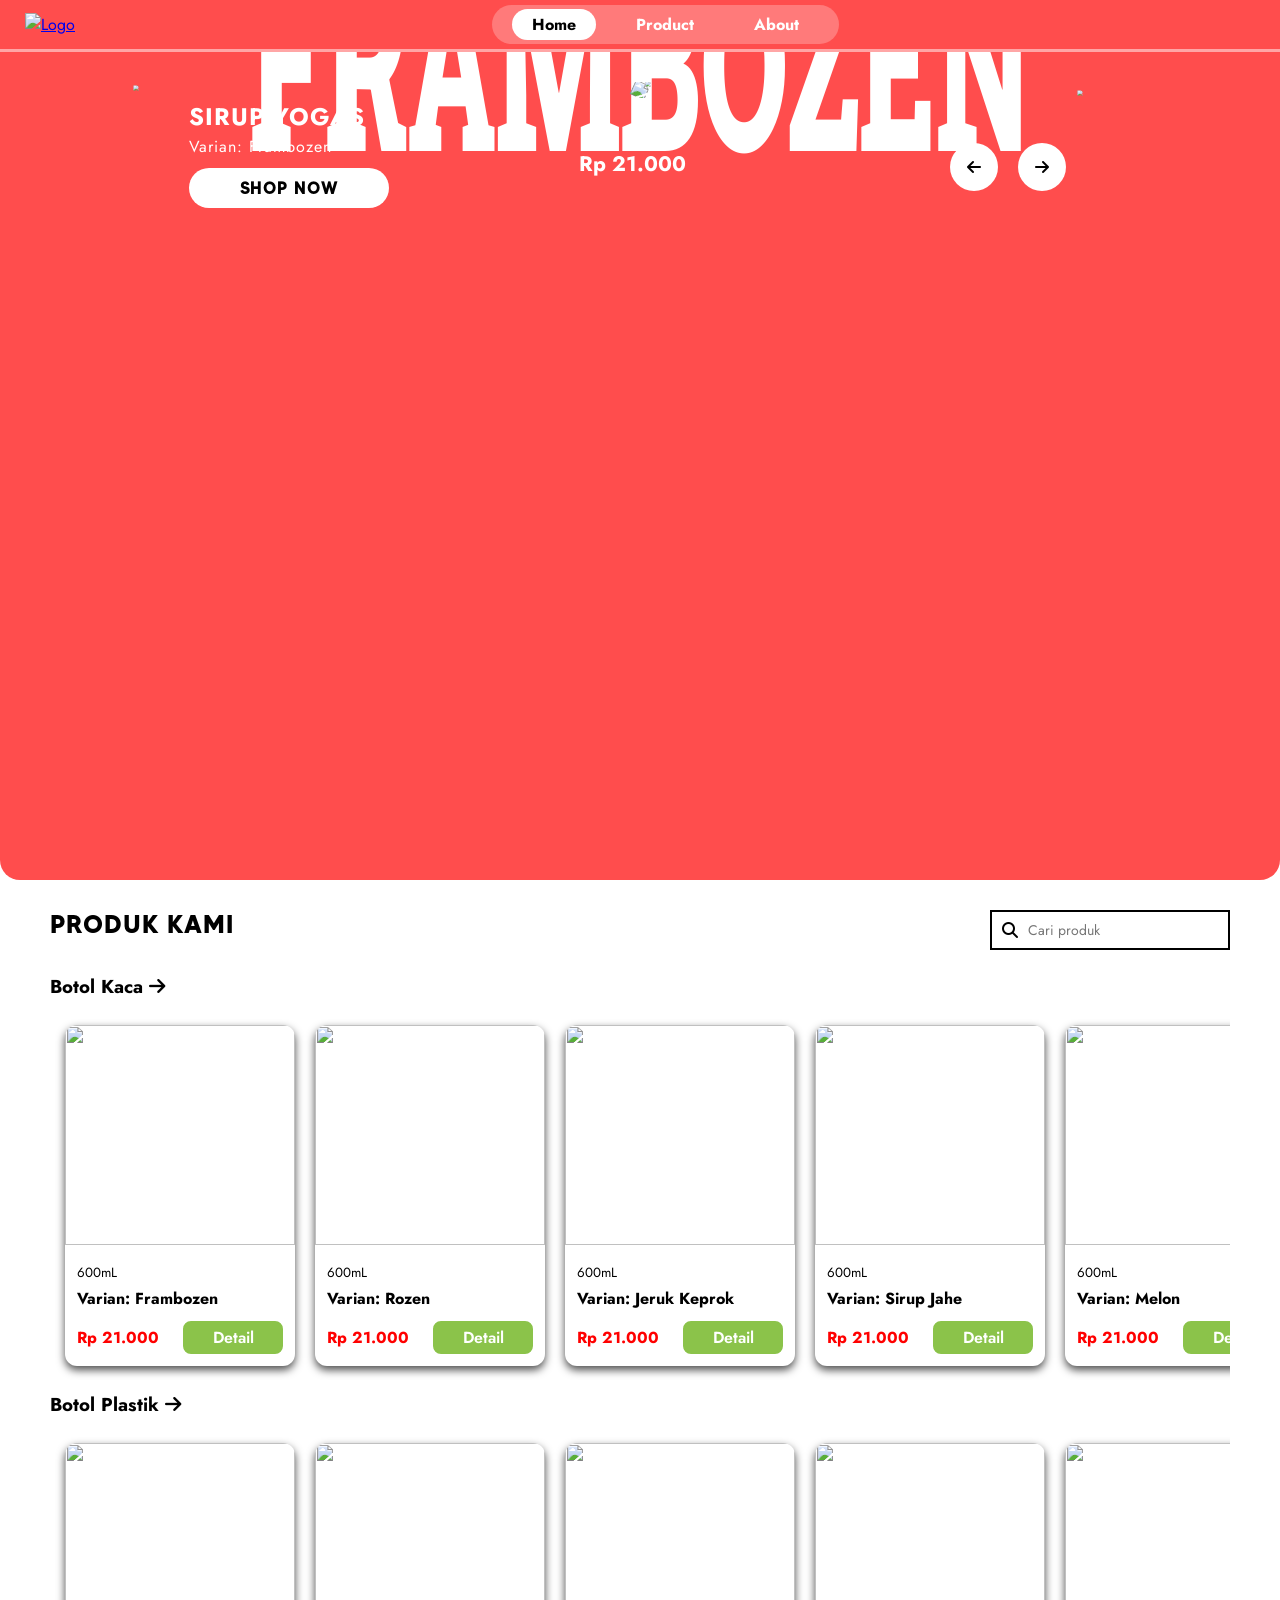
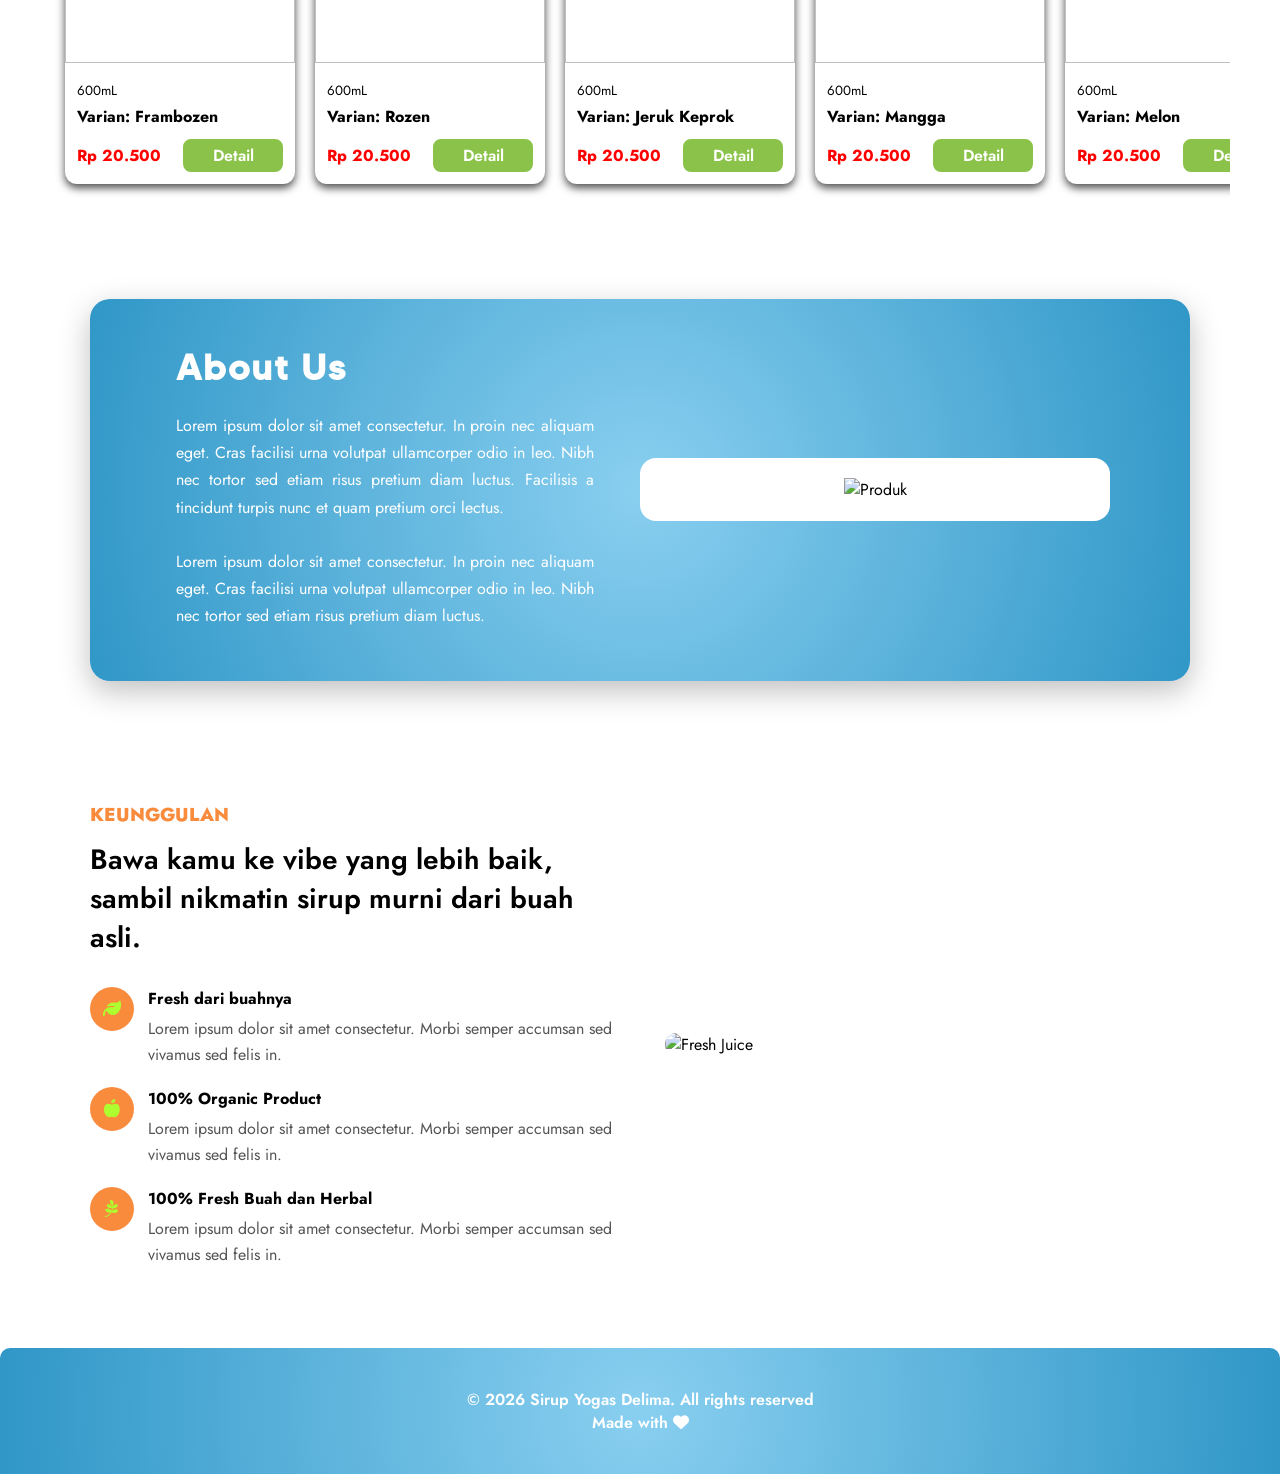
==== index.html @ caa1d8f6 "Add files via upload" ====
<!DOCTYPE html>
<html lang="en">
<head>
  <meta charset="UTF-8">
  <meta name="viewport" content="width=device-width, initial-scale=1.0">
  <title>Yogas Delima - Beranda</title>
  <link rel="icon" href="img/favicon.ico">
  <link rel="stylesheet" href="https://cdnjs.cloudflare.com/ajax/libs/font-awesome/6.5.1/css/all.min.css">
  <link rel="stylesheet" href="style.css">
</head>
<body>
  <nav class="navbar" id="navbar">
    <a class="logo" href="index.html">
      <img src="img/logo.png" alt="Logo">
    </a>
    <ul class="menu" id="menu">
      <li class="active"><a href="#home">Home</a></li>
      <li><a href="product/index.html">Product</a></li>
      <li><a href="about/index.html">About</a></li>
    </ul>
    <div class="burger" id="burger">
      <span></span>
      <span></span>
      <span></span>
    </div>
  </nav>

  <section id="home">
    <div class="hero-slide" id="heroSlide">
      
      <div class="sirup-image">
        <div class="title-wrap">
          <h1 class="title" id="heroTitle"></h1>
        </div>
        <div class="bottle">
          <img class="main-img" id="heroBottle" src="img/jeruk/sirup.png">
          <div class="fruit">
            <img id="fruit1" class="jeruk fruit-init">
            <img id="fruit2" class="jeruk fruit-init">
            <img id="fruit3" class="jeruk fruit-init">
          </div>
        </div>
      </div>
    </div>
    <div class="bottom">
      <div class="desc">
        <h2>SIRUP YOGAS</h2>
        <span id="heroVariant">Varian: JERUK KEPROK</span>
        <div class="button">
          <a href="product/index.html">SHOP NOW</a>
        </div>
      </div>
      <div class="price">
        <h3 id="heroPrice">Rp 21.000</h3>
      </div>
      <div class="button-arrow">
        <a href="#" class="arrow left" id="prev"><i class="fa-solid fa-arrow-left"></i></a>
        <a href="#" class="arrow right" id="next"><i class="fa-solid fa-arrow-right"></i></a>
      </div>
    </div>
  </section>

  <section id="product">
    <div class="product">
      <div class="heading">
        <h2>produk kami</h2>
        <div class="search-box">
          <input type="search" class="search-input" id="search" placeholder="Cari produk">
          <i class="fa-solid fa-magnifying-glass"></i>
        </div>
      </div>
      <br>
      <h3>Botol Kaca <i class="fas fa-arrow-right"></i></h3>
      <div class="list-produk" id="listProduk">
        <!-- 1 -->
        <div class="card" data-name="frambozen">
          <img src="img/variant/frambozen.png">
          <div class="info">
            <small>600mL</small>
            <h4>Varian: Frambozen</h4>
            <div class="action">
              <p class="harga">Rp 21.000</p>
              <a href="details/detail.html?id=1" class="btn-beli">Detail</a>
            </div>
          </div>
        </div>
        <!-- 2 -->
         <div class="card" data-name="rozen">
          <img src="img/variant/rozen.png">
          <div class="info">
            <small>600mL</small>
            <h4>Varian: Rozen</h4>
            <div class="action">
              <p class="harga">Rp 21.000</p>
              <a href="details/detail.html?id=2" class="btn-beli">Detail</a>
            </div>
          </div>
        </div>
        <!-- 3 -->
         <div class="card" data-name="jeruk keprok">
          <img src="img/variant/jeruk_keprok.png">
          <div class="info">
            <small>600mL</small>
            <h4>Varian: Jeruk Keprok</h4>
            <div class="action">
              <p class="harga">Rp 21.000</p>
              <a href="details/detail.html?id=3" class="btn-beli">Detail</a>
            </div>
          </div>
        </div>
        <!-- 4 -->
        <div class="card" data-name="jahe">
          <img src="img/variant/jahe.png">
          <div class="info">
            <small>600mL</small>
            <h4>Varian: Sirup Jahe</h4>
            <div class="action">
              <p class="harga">Rp 21.000</p>
              <a href="details/detail.html?id=4" class="btn-beli">Detail</a>
            </div>
          </div>
        </div>
        <!-- 5 -->
        <div class="card" data-name="melon">
          <img src="img/variant/melon.png">
          <div class="info">
            <small>600mL</small>
            <h4>Varian: Melon</h4>
            <div class="action">
              <p class="harga">Rp 21.000</p>
              <a href="details/detail.html?id=5" class="btn-beli">Detail</a>
            </div>
          </div>
        </div>
        <!-- 6 -->
        <div class="card" data-name="lemon">
          <img src="img/variant/lemon.png">
          <div class="info">
            <small>600mL</small>
            <h4>Varian: Lemon</h4>
            <div class="action">
              <p class="harga">Rp 21.000</p>
              <a href="details/detail.html?id=6" class="btn-beli">Detail</a>
            </div>
          </div>
        </div>
        <!-- 7 -->
        <div class="card" data-name="kawis">
          <img src="img/variant/kawis.png">
          <div class="info">
            <small>600mL</small>
            <h4>Varian: Kawis</h4>
            <div class="action">
              <p class="harga">Rp 21.000</p>
              <a href="details/detail.html?id=7" class="btn-beli">Detail</a>
            </div>
          </div>
        </div>
        <!-- 8 -->
        <div class="card" data-name="mocca">
          <img src="img/variant/mocca.png">
          <div class="info">
            <small>600mL</small>
            <h4>Varian: Mocca</h4>
            <div class="action">
              <p class="harga">Rp 21.000</p>
              <a href="details/detail.html?id=8" class="btn-beli">Detail</a>
            </div>
          </div>
        </div>
        <!-- 9 -->
        <div class="card" data-name="leci">
          <img src="img/variant/leci.png">
          <div class="info">
            <small>600mL</small>
            <h4>Varian: Leci</h4>
            <div class="action">
              <p class="harga">Rp 21.000</p>
              <a href="details/detail.html?id=9" class="btn-beli">Detail</a>
            </div>
          </div>
        </div>
        <!-- 10 -->
        <div class="card" data-name="nanas">
          <img src="img/variant/nanas.png">
          <div class="info">
            <small>600mL</small>
            <h4>Varian: Nanas</h4>
            <div class="action">
              <p class="harga">Rp 21.000</p>
              <a href="details/detail.html?id=10" class="btn-beli">Detail</a>
            </div>
          </div>
        </div>
        <!-- 11 -->
        <div class="card" data-name="mangga">
          <img src="img/variant/mangga.png">
          <div class="info">
            <small>600mL</small>
            <h4>Varian: Mangga</h4>
            <div class="action">
              <p class="harga">Rp 21.000</p>
              <a href="details/detail.html?id=11" class="btn-beli">Detail</a>
            </div>
          </div>
        </div>
        <!-- 12 -->
        <div class="card" data-name="jambu">
          <img src="img/variant/jambu.png">
          <div class="info">
            <small>600mL</small>
            <h4>Varian: Jambu</h4>
            <div class="action">
              <p class="harga">Rp 21.000</p>
              <a href="details/detail.html?id=12" class="btn-beli">Detail</a>
            </div>
          </div>
        </div>
      </div>
      <h3>Botol Plastik <i class="fas fa-arrow-right"></i></h3>
      <div class="list-produk">
        <!-- 1 -->
        <div class="card" data-name="frambozen">
          <img src="img/plastic/frambozen.png">
          <div class="info">
            <small>600mL</small>
            <h4>Varian: Frambozen</h4>
            <div class="action">
              <p class="harga">Rp 20.500</p>
              <a href="details/detail.html?id=13" class="btn-beli">Detail</a>
            </div>
          </div>
        </div>
        <!-- 2 -->
         <div class="card" data-name="rozen">
          <img src="img/plastic/rozen.png">
          <div class="info">
            <small>600mL</small>
            <h4>Varian: Rozen</h4>
            <div class="action">
              <p class="harga">Rp 20.500</p>
              <a href="details/detail.html?id=14" class="btn-beli">Detail</a>
            </div>
          </div>
        </div>
        <!-- 3 -->
         <div class="card" data-name="jeruk keprok">
          <img src="img/plastic/jeruk_keprok.png">
          <div class="info">
            <small>600mL</small>
            <h4>Varian: Jeruk Keprok</h4>
            <div class="action">
              <p class="harga">Rp 20.500</p>
              <a href="details/detail.html?id=15" class="btn-beli">Detail</a>
            </div>
          </div>
        </div>
        <!-- 4 -->
        <div class="card" data-name="mangga">
          <img src="img/plastic/mangga.png">
          <div class="info">
            <small>600mL</small>
            <h4>Varian: Mangga</h4>
            <div class="action">
              <p class="harga">Rp 20.500</p>
              <a href="details/detail.html?id=16" class="btn-beli">Detail</a>
            </div>
          </div>
        </div>
        <!-- 5 -->
        <div class="card" data-name="melon">
          <img src="img/plastic/melon.png">
          <div class="info">
            <small>600mL</small>
            <h4>Varian: Melon</h4>
            <div class="action">
              <p class="harga">Rp 20.500</p>
              <a href="details/detail.html?id=17" class="btn-beli">Detail</a>
            </div>
          </div>
        </div>
        <!-- 6 -->
        <div class="card" data-name="leci">
          <img src="img/plastic/leci.png">
          <div class="info">
            <small>600mL</small>
            <h4>Varian: Leci</h4>
            <div class="action">
              <p class="harga">Rp 20.500</p>
              <a href="details/detail.html?id=18" class="btn-beli">Detail</a>
            </div>
          </div>
        </div>
        <!-- 7 -->
        <div class="card" data-name="kawis">
          <img src="img/plastic/kawista.png">
          <div class="info">
            <small>600mL</small>
            <h4>Varian: Kawista</h4>
            <div class="action">
              <p class="harga">Rp 20.500</p>
              <a href="details/detail.html?id=19" class="btn-beli">Detail</a>
            </div>
          </div>
        </div>
        <!-- 8 -->
        <div class="card" data-name="nanas">
          <img src="img/plastic/nanas.png">
          <div class="info">
            <small>600mL</small>
            <h4>Varian: Nanas</h4>
            <div class="action">
              <p class="harga">Rp 20.500</p>
              <a href="details/detail.html?id=20" class="btn-beli">Detail</a>
            </div>
          </div>
        </div>
      </div>
      <h4 class="hint">Geser ke kanan untuk melihat produk <i class="fa-solid fa-arrow-right"></i></h4>
    </div>
  </section>

  <section id="about">
    <div class="about-box" id="aboutBox">

      <div class="about-text">
        <h2>About Us</h2>
        <p>
          Lorem ipsum dolor sit amet consectetur. In proin nec aliquam eget.
          Cras facilisi urna volutpat ullamcorper odio in leo. Nibh nec tortor
          sed etiam risus pretium diam luctus. Facilisis a tincidunt turpis
          nunc et quam pretium orci lectus.<br>
          <br>Lorem ipsum dolor sit amet consectetur. In proin nec aliquam eget.
          Cras facilisi urna volutpat ullamcorper odio in leo. Nibh nec tortor
          sed etiam risus pretium diam luctus.
        </p>
      </div>
      <div class="about-image">
        <img src="img/family.png" alt="Produk">
      </div>
    </div>
  </section>

  <section class="keunggulan">
    <div class="keunggulan-wrap">
      <div class="keunggulan-text">
        <h3 class="tag">Keunggulan</h3>
        <h2>
          Bawa kamu ke vibe yang lebih baik,<br>
          sambil nikmatin sirup murni dari buah asli.
        </h2>
        <div class="item">
          <div class="icon"><i class="fas fa-leaf"></i></div>
          <div>
            <h4>Fresh dari buahnya</h4>
            <p>Lorem ipsum dolor sit amet consectetur.
              Morbi semper accumsan sed vivamus sed felis in.</p>
          </div>
        </div>
        <div class="item">
          <div class="icon"><i class="fas fa-apple-whole"></i></div>
          <div>
            <h4>100% Organic Product</h4>
            <p>Lorem ipsum dolor sit amet consectetur.
              Morbi semper accumsan sed vivamus sed felis in.</p>
          </div>
        </div>
        <div class="item">
          <div class="icon"><i class="fab fa-pagelines"></i></div>
          <div>
            <h4>100% Fresh Buah dan Herbal</h4>
            <p>Lorem ipsum dolor sit amet consectetur.
              Morbi semper accumsan sed vivamus sed felis in.</p>
          </div>
        </div>
      </div>
      <div class="keunggulan-image">
        <img src="img/sample.png" alt="Fresh Juice">
      </div>
    </div>
  </section>

  <footer id="footer">
    <p>&copy; <span id="year"></span> Sirup Yogas Delima. All rights reserved</p>
    <p>Made with <i class="fas fa-heart"></i></p>
  </footer>

  <script src="script.js"></script>
</body>
</html>
---- style.css ----
@font-face {
  font-family: 'Jost';
  src: url("fonts/jost.ttf") format(truetype);
}

@font-face {
  font-family: 'Made Tommy';
  src: url("fonts/made_tommy.otf") format(opentype);
}

@font-face {
  font-family: 'Roboto Slab';
  src: url("fonts/roboto_slab.ttf") format(truetype);
}

* {
  margin: 0;
  padding: 0;
  box-sizing: border-box;
  font-family: 'Jost', sans-serif;
}

html, body {
  background: white;
  max-width: 100%;
  overflow-x: hidden;
}

.navbar {
  background: radial-gradient(circle,rgba(137, 207, 240, 1) 0%, rgba(48, 151, 199, 1) 100%);
  display: flex;
  align-items: center;
  padding: 5px 25px;
  border-bottom: 3px solid rgba(255, 255, 255, 0.5);
  transition: background  .4s ease-in-out;
}

.logo img {
  height: 4.5rem;
}

.menu {
  list-style: none;
  display: flex;
  margin: 0 auto;
  background: rgba(255, 255, 255, .25);
  padding: 8px 20px;
  border-radius: 40px;
  gap: 20px;
  z-index: 3;
}

.menu li {
  cursor: pointer;
  font-weight: bold;
  color: white;
  transition: 0.3s;
}

.menu li a {
  padding: 4px 20px;
  border-radius: 30px;
  color: white;
  text-decoration: none;
  transition: .3s ease-in-out;
}

.menu li:hover a {
  background: rgba(255, 255, 255, 1);
  color: black;
}

.menu li.active a {
  background: white;
  color: black;
}

.burger {
  display: none;
  flex-direction: column;
  gap: 5px;
  cursor: pointer;
}

.burger span {
  width: 26px;
  height: 3px;
  background-color: white;
  border-radius: 5px;
}

#home {
  display: flex;
  flex-direction: column;
  background: radial-gradient(circle,rgba(137, 207, 240, 1) 0%, rgba(48, 151, 199, 1) 100%);
  padding-top: 30px;
  min-height: 92vh;
  border-radius: 0 0 20px 20px;
  overflow: hidden;
  transition: background .4s ease-in-out;
}

.hero-slide {
  position: relative;
  width: 100%;
}

.slide-out-left {
  animation: slideOutLeft .5s ease-in-out forwards;
}
.slide-out-right {
  animation: slideOutRight .5s ease-in-out forwards;
}

.slide-in-right {
  animation: slideInRight .6s cubic-bezier(.25,.8,.25,1) forwards;
}
.slide-in-left {
  animation: slideInLeft .6s cubic-bezier(.25,.8,.25,1) forwards;
}

@keyframes slideOutLeft {
  from { transform: translateX(0); }
  to   { transform: translateX(-200%); }
}

@keyframes slideOutRight {
  from { transform: translateX(0); }
  to   { transform: translateX(200%); }
} 

@keyframes slideInRight {
  from { transform: translateX(200%); }
  to   { transform: translateX(0); }
}

@keyframes slideInLeft {
  from { transform: translateX(-200%); }
  to   { transform: translateX(0); }
}

.slide-anim {
  animation: fadeSlide 0.8s ease;
}

@keyframes fadeSlide {
  from {
    opacity: 0;
    filter: blur(6px);
  }
  to {
    opacity: 1;
    filter: blur(0);
  }
}

#home .bottle {
  position: relative;
  display: flex;
  z-index: 1;
  justify-content: center;
  max-height: 70vh;
  overflow: hidden;
}

#home .bottle .main-img {
  max-height: 90vh;
  object-fit: cover;
  transform: rotate(24deg);
}

.bottle-in-right { animation: bottleSlideInRight .6s cubic-bezier(.25,.8,.25,1) forwards; }
.bottle-in-left  { animation: bottleSlideInLeft  .6s cubic-bezier(.25,.8,.25,1) forwards; }

.bottle-out-left { animation: bottleSlideOutLeft .5s ease-in-out forwards; }
.bottle-out-right{ animation: bottleSlideOutRight .5s ease-in-out forwards; }

@keyframes bottleSlideOutLeft {
  from { transform: translateX(0) rotate(24deg); }
  to   { transform: translateX(-200%) rotate(24deg); }
}

@keyframes bottleSlideOutRight {
  from { transform: translateX(0) rotate(24deg); }
  to   { transform: translateX(200%) rotate(24deg); }
} 

@keyframes bottleSlideInRight {
  from { transform: translateX(200%) rotate(24deg); }
  to   { transform: translateX(0) rotate(24deg); }
}

@keyframes bottleSlideInLeft {
  from { transform: translateX(-200%) rotate(24deg); }
  to   { transform: translateX(0) rotate(24deg); }
}

.title-wrap {
  font-size: 10rem;
  position: absolute;
  display: flex;
  text-align: center;
  margin: 0 auto;
  color: white;
  transform: translate(-50%, -60%) scaleX(0.5);
  top: 50%;
  left: 50%;
  white-space: nowrap;
  z-index: 0;
}

#home .title-wrap h1 {
  transform: none;
  font-family: 'Roboto Slab', sans-serif;
  text-transform: uppercase;
  font-weight: 900;
  font-size: 15rem;
}

.title-in-left  { animation: slideInLeft  .6s cubic-bezier(.25,.8,.25,1) forwards; }
.title-in-right { animation: slideInRight .6s cubic-bezier(.25,.8,.25,1) forwards; }

.title-out-left { animation: slideOutLeft .5s ease-in-out forwards; }
.title-out-right { animation: slideOutRight .5s ease-in-out forwards; }

.jeruk {
  position: absolute;
  transform: scale(0);
  opacity: 0;
}

.fruit-init {
  transform: scale(.35);
  opacity: 1;
}

.fruit-in {
  animation: fruitPop .6s cubic-bezier(.25,.8,.25,1) forwards;
}

.fruit-out {
  animation: fruitOut .5s ease-in-out forwards;
}

@keyframes fruitPop {
  0% {
    transform: scale(0);
    opacity: 0;
  }
  50% {
    transform: scale(.55);
    opacity: 1;
  }
  100% {
    transform: scale(.35);
    opacity: 1;
  }
}

@keyframes fruitOut {
  0% {
    transform: scale(.35);
    opacity: 1;
  }
  50% {
    transform: scale(.5);
    opacity: 1;
  }
  100% {
    transform: scale(0);
    opacity: 0;
  }
}

.bottom {
  display: flex;
  flex-direction: row;
  justify-content: space-evenly;
  width: 100%;
  margin: 0 auto;
}

.desc {
  text-align: justify;
  color: white;
  padding: 0 20px;
}

.desc h2,
.desc span {
  padding: 1px 0px;
  font-family: 'Jost', sans-serif;
  letter-spacing: 1px;
}

.desc span {
  text-transform: capitalize;
}

.desc .button a {
  display: flex;
  justify-content: center;
  text-decoration: none;
  font-weight: 700;
  font-family: 'Made Tommy', sans-serif;
  color: black;
  width: 200px;
  padding: 10px;
  margin: 10px 0;
  background-color: white;
  border-radius: 50px;
  font-size: 16px;
  letter-spacing: 1.5px;
  transition: .3s ease-in-out;
}

.desc .button a:hover {
  background-color: black;
  color: white;
  letter-spacing: 4px;
}

.price {
  display: flex;
  margin-top: 50px;
  margin-right: 50px;
  color: white;
  font-size: 18px;
}

.price h3 {
  font-family: 'Jost', sans-serif;
}

.button-arrow {
  display: flex;
  padding: 35px;
}

.button-arrow a {
  display: flex;
  width: 48px;
  height: 48px;
  background-color: white;
  border-radius: 50%;
  align-items: center;
  justify-content: center;
  margin: 10px;
  color: black;
  text-decoration: none;
  transition: .3s ease-in-out;
}

.button-arrow a:hover {
  background-color: black;
  color: white;
}

#product {
  background-color: white;
}

#product .product {
  display: flex;
  margin: 30px 50px;
  flex-direction: column;
}

#product .product .heading {
  display: flex;
  flex-direction: row;
  justify-content: space-between;
  width: 100%;
  margin: 0 auto;
}

#product .product .heading h2 {
  text-transform: uppercase;
  font-weight: 800;
  font-family: 'Made Tommy', sans-serif;
  letter-spacing: 2px;
}

.search-box {
  position: relative;
  width: 240px;
}

.search-box input {
  width: 100%;
  padding: 8px 12px 8px 36px;
  border: 2px solid black;
  outline: none;
  font-size: 14px;
  text-align: left;
}

.search-box input:focus {
  border-color: #8bc34a;
}

.search-box i {
  position: absolute;
  left: 12px;
  top: 50%;
  transform: translateY(-50%);
  color: black;
}

.produk {
  padding: 20px;
}

.list-produk {
  display: flex;
  padding-top: 20px;
  gap: 20px;
  overflow-x: auto;
  scroll-behavior: smooth;
  padding: 25px 15px 25px 15px;
}

.list-produk::-webkit-scrollbar {
  height: 8px;
  display: none;
}

.list-produk::-webkit-scrollbar-thumb {
  background: #ccc;
  border-radius: 10px;
}

.card {
  min-width: 230px;
  background: #fff;
  border-radius: 12px;
  box-shadow: 0 4px 8px rgba(0, 0, 0, .7);
  overflow: hidden;
  flex-shrink: 0;
  transition: .3s ease-in-out;
}

.card:hover {
  transform: scale(1.05);
}

.card img {
  width: 100%;
  height: 220px;
  object-fit: cover;
}

.info {
  padding: 12px;
  display: flex;
  flex-direction: column;
  gap: 5px;
}

.info small,
.info h4,
.info .action p,
.info .action button {
  font-family: 'Jost', sans-serif;
}

.action {
  display: flex;
  align-items: center;
  justify-content: space-between;
  margin-top: 6px;
}

.harga {
  color: red;
  font-weight: bold;
  margin: 0;
}

.btn-beli {
  width: 100px;
  padding: 3px 0;
  background: #8bc34a;
  border: 2px solid #8bc34a;
  text-decoration: none;
  text-align: center;
  font-family: 'Jost', sans-serif;
  color: white;
  font-weight: 600;
  border-radius: 8px;
  cursor: pointer;
  transition: .3s ease-in-out;
}

.btn-beli:hover {
  border: 2px solid black;
  color: black;
  background-color: white;
}

.hint {
  display: none;
}

#about {
  padding: 60px 40px;
  display: flex;
  justify-content: center;
  background: white;
}

.about-box {
  border-radius: 20px;
  background: radial-gradient(circle,rgba(137, 207, 240, 1) 0%, rgba(48, 151, 199, 1) 100%);
  padding: 40px 80px;
  display: flex;
  gap: 40px;
  align-items: center;
  max-width: 1100px;
  width: 100%;
  box-shadow: 0 10px 30px rgba(0, 0, 0, .25);
}

.about-text {
  color: white;
  flex: 1;
}

.about-text h2 {
  font-size: 36px;
  margin-bottom: 10px;
  display: inline-block;
  font-family: 'Made Tommy', sans-serif;
  padding: 6px;
  letter-spacing: 2px;
}

.about-text p {
  line-height: 1.7;
  margin-bottom: 5px;
  padding: 6px;
  text-align: justify;
  font-family: 'Jost', sans-serif;
}

.about-image {
  background: white;
  padding: 20px;
  border-radius: 16px;
  flex: 1;
  display: flex;
  justify-content: center;
}

.about-image img {
  max-width: 100%;
  height: auto;
}

.keunggulan {
  padding: 60px 40px;
}

.keunggulan-wrap {
  max-width: 1100px;
  margin: auto;
  display: flex;
  gap: 50px;
  align-items: center;
}

.keunggulan-text {
  flex: 1;
}

.tag {
  color: rgba(249, 139, 61, 1);
  font-weight: 800;
  text-transform: uppercase;
  font-family: 'Jost', sans-serif;
}

.keunggulan-text h2 {
  font-size: 28px;
  margin: 12px 0 30px;
  font-weight: 600;
  line-height: 1.4;
  font-family: 'Jost', sans-serif;
}

.item {
  display: flex;
  gap: 14px;
  margin-bottom: 20px;
}

.icon {
  width: 44px;
  height: 44px;
  background: rgba(249, 139, 61, 1);
  color: greenyellow;
  border-radius: 50%;
  display: flex;
  align-items: center;
  justify-content: center;
  font-size: 18px;
  flex-shrink: 0;
}

.item h4 {
  margin: 0 0 6px;
  font-family: 'Jost', sans-serif;
}

.item p {
  margin: 0;
  color: #555;
  line-height: 1.6;
  font-family: 'Jost', sans-serif;
}

.keunggulan-image {
  flex: 1;
}

.keunggulan-image img {
  width: 100%;
  border-radius: 20px;
  object-fit: cover;
}

footer {
  padding: 40px;
  background: radial-gradient(circle,rgba(137, 207, 240, 1) 0%, rgba(48, 151, 199, 1) 100%);
  font-weight: 600;
  color: white;
  border-radius: 10px 10px 0 0;
}
footer p {
  font-family: 'Jost', sans-serif;
  text-align: center;
  font-size: 16px;
}

@media (max-width: 768px) {
  .navbar {
    flex-direction: row;
    justify-content: space-between;
    padding: 5px 10px;
  }

  .menu {
    position: absolute;
    top: 90px;
    left: 100%;
    transform: translateX(-100%);
    flex-direction: column;
    background: rgba(255, 255, 255, .5);
    border-radius: 0;
    display: none;
  }

  .menu li {
    text-align: center;
    margin: 12px 10px;
  }
  .menu li a {
    border-radius: 0;
    color: black;
    font-size: 18px;
    font-family: 'Jost', sans-serif;
  }

  .menu.show {
    display: flex;
  }

  .burger {
    display: flex;
    margin-right: 20px;
  }

  .logo img {
    height: 3rem;
    transform: scale(1.4);
    margin: 5px 20px 10px;
  }

  .title-wrap {
    transform: translate(-50%, -70%) scaleX(0.37);
    left: 50%;
    top: 50%;
  }

  #home {
    min-height: 70vh;
  }

  #home .title-wrap h1 {
    font-size: 8rem;
    top: 50%;
    left: 100%;
    white-space: nowrap;
  }

  #home .bottle {
    height: 360px;
    overflow: hidden;
    transform: scale(1);
  }

  #home .bottle .main-img {
    height: 420px;
    width: auto;
    max-width: 100%;
    padding-bottom: 10vh;
  }

  .jeruk {
    display: none;
  }

  .bottom {
    flex-direction: column;
    align-items: center;

    text-align: center;
    gap: 10px;
  }

  .desc {
    padding: 0;
    text-align: center;
  }

  .price {
    margin: 8px 0;
  }

  .button-arrow {
    position: absolute;
    z-index: 99;
    top: 45%;
    left: 0;
    width: 100%;
    padding: 0 15px;
    transform: translateY(-50%);
    justify-content: space-between;
    pointer-events: none;
  }

  .button-arrow a {
    pointer-events: auto;
    width: 42px;
    height: 42px;
    margin: 0;
    box-shadow: 0 6px 20px rgba(0,0,0,.25);
  }

  /* ===== PRODUCT ===== */
  #product .product {
    margin: 20px;
  }

  #product .product .heading {
    flex-direction: column;
    gap: 12px;
  }

  .search-box {
    width: 100%;
  }

  .list-produk {
    gap: 14px;
  }

  .card {
    min-width: 180px;
  }

  .card img {
    height: 180px;
  }

  .btn-beli {
    width: 40%;
  }

  .hint {
    display: block;
    font-family: 'Jost', sans-serif;
    color: rgba(0, 0, 0, .5);
  }

  /* ===== ABOUT ===== */
  #about {
    padding: 30px 20px;
  }

  .about-box {
    flex-direction: column;
    gap: 20px;
    padding: 25px;
  }

  .about-box p {
    max-height: 180px;
    overflow: auto;
  }

  .about-box p::-webkit-scrollbar {
    display: none;
  }

  .about-text h2 {
    font-size: 28px;
    text-align: center;
  }

  .about-image {
    padding: 15px;
  }

  .keunggulan {
    padding: 30px 20px;
  }

  .keunggulan-wrap {
    flex-direction: column;
    gap: 30px;
  }

  .keunggulan-text h2 {
    font-size: 22px;
  }

  /* ===== FOOTER ===== */
  footer {
    padding: 25px;
  }

  footer p {
    font-size: 14px;
  }
}
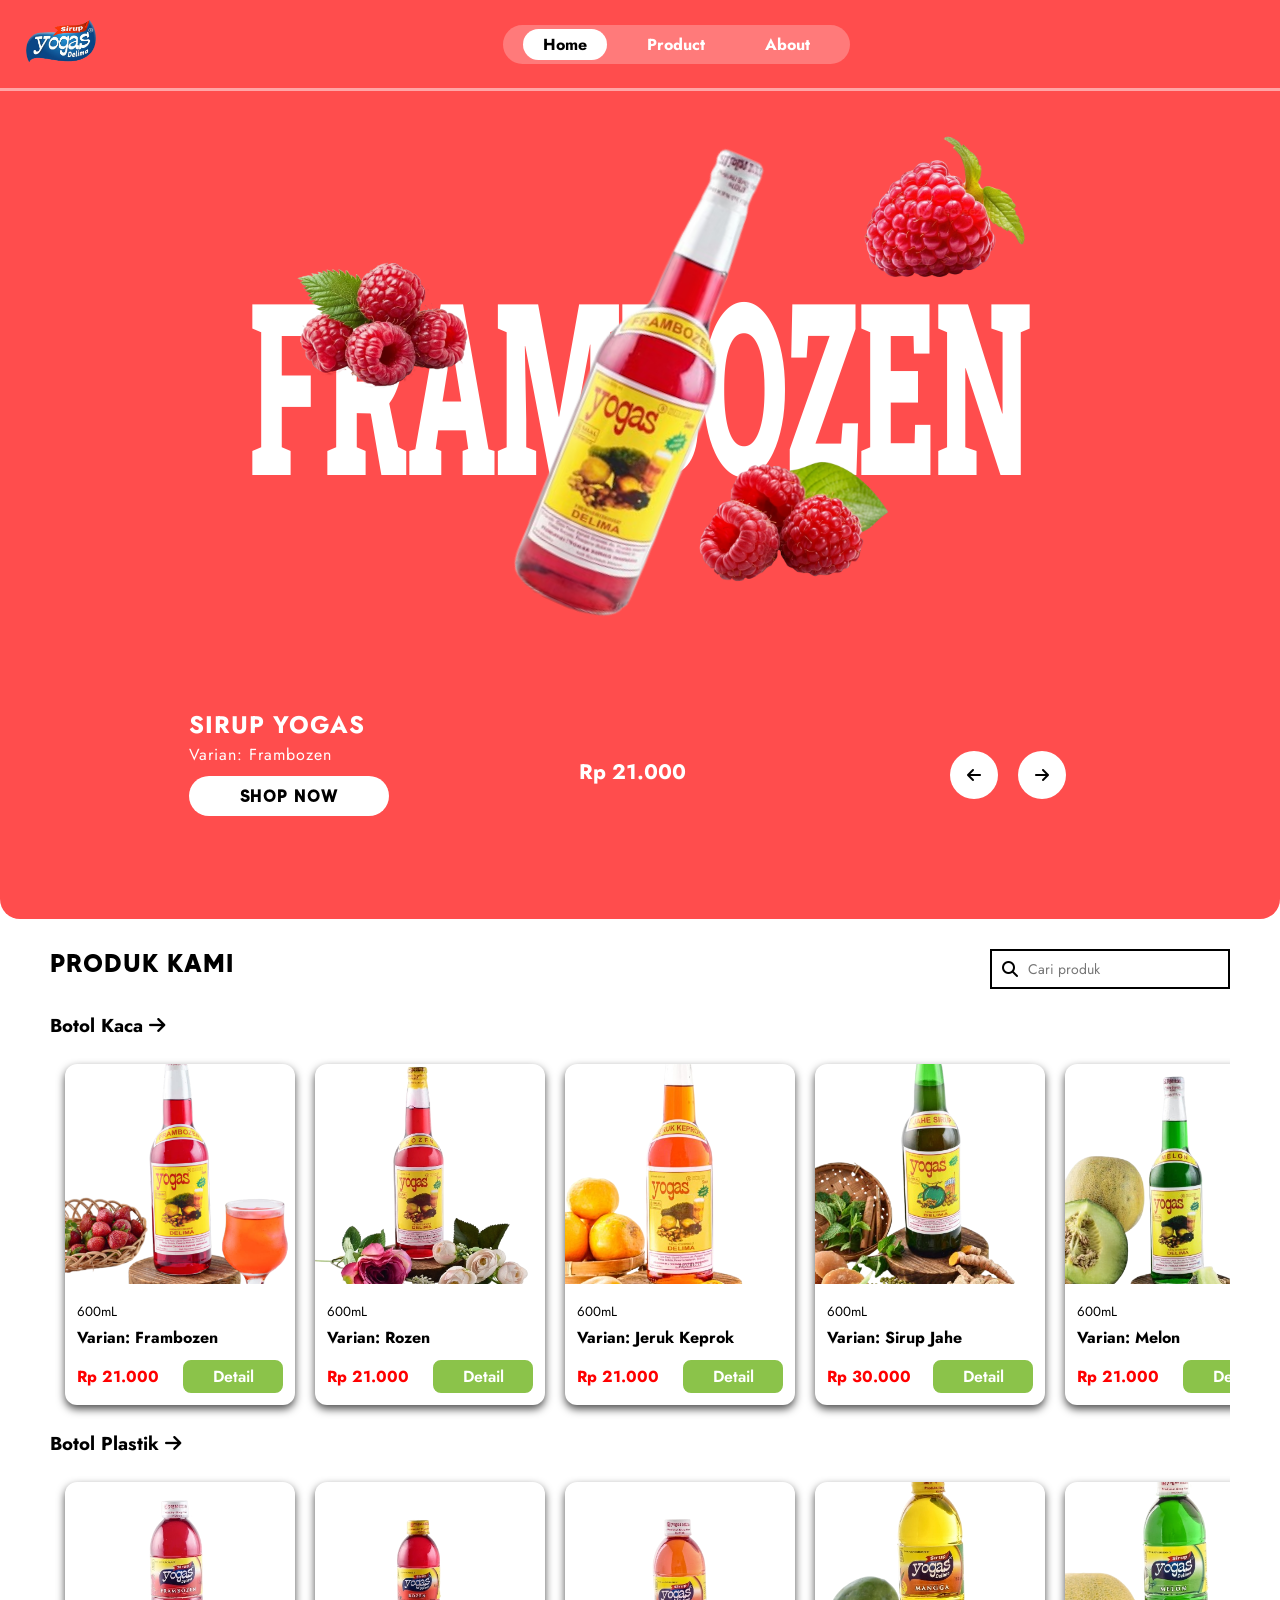
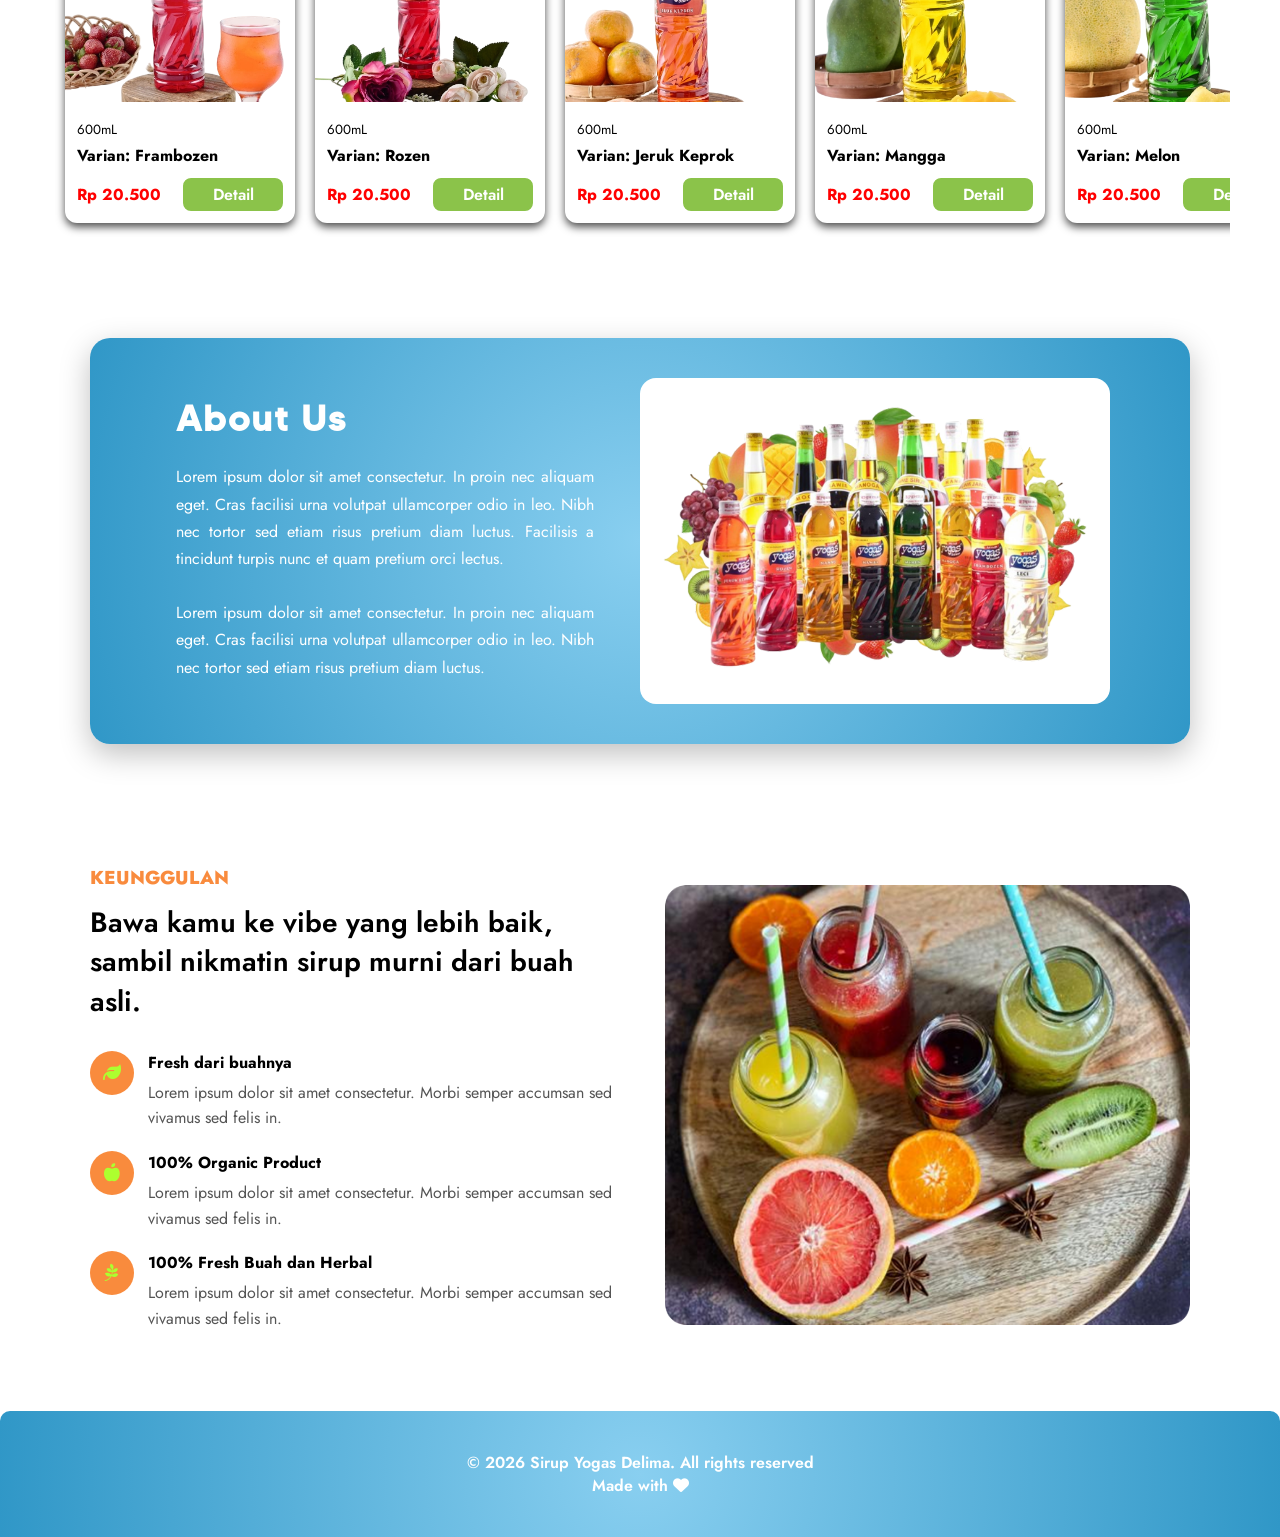
==== commit 1c220113: "Update harga sirup" ====
--- a/index.html
+++ b/index.html
@@ -115,7 +115,7 @@
             <small>600mL</small>
             <h4>Varian: Sirup Jahe</h4>
             <div class="action">
-              <p class="harga">Rp 21.000</p>
+              <p class="harga">Rp 30.000</p>
               <a href="details/detail.html?id=4" class="btn-beli">Detail</a>
             </div>
           </div>
@@ -211,7 +211,7 @@
             <small>600mL</small>
             <h4>Varian: Jambu</h4>
             <div class="action">
-              <p class="harga">Rp 21.000</p>
+              <p class="harga">Rp 30.000</p>
               <a href="details/detail.html?id=12" class="btn-beli">Detail</a>
             </div>
           </div>
@@ -387,4 +387,5 @@
 
   <script src="script.js"></script>
 </body>
-</html>+
+</html>
